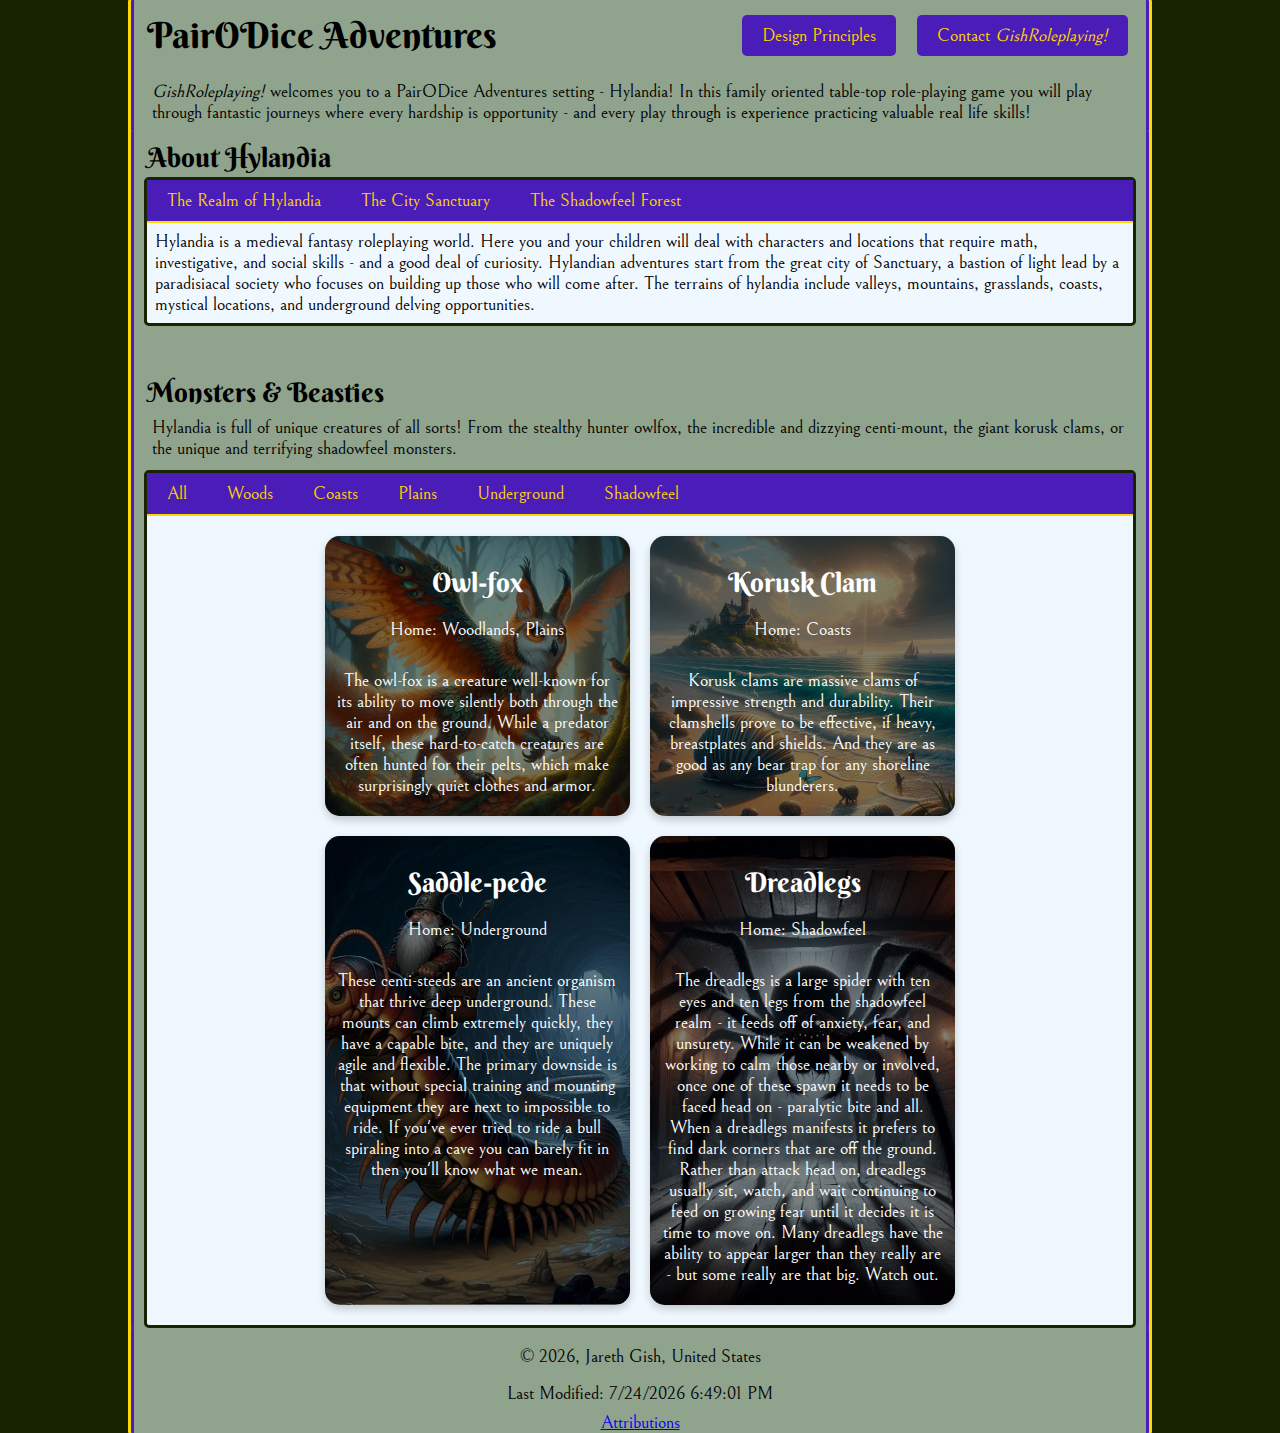
==== project/index.html @ a9c0e5ab "test" ====
<!doctype html>
<html lang="en-US">
<head>
    <meta charset="UTF-8">
    <meta name="viewport" content="width=device-width, initial-scale=1.0">
    <title>WDD 131 - Dynamic Web Fundamentals - Jareth Gish - Week 05 Project Site Plan Title</title>
    <meta name="description" content="WDD 131 - Dynamic Web Fundamentals - Jareth Gish - Class Project">
    <meta name="author" content="Jareth Gish">
    <link rel="stylesheet" href="styles/adventures2.css">

    <link rel="preconnect" href="https://fonts.googleapis.com">
    <link rel="preconnect" href="https://fonts.gstatic.com" crossorigin>
    <link href="https://fonts.googleapis.com/css2?family=Bellefair&family=Berkshire+Swash&display=swap" rel="stylesheet">

    <script src="scripts/adventures.js" defer></script>
</head>
<body>
        <header>
            <div class="special-border-div">
                <div class="header-flex">
                    <h1>PairODice Adventures</h1>
                    <div>
                        <a href="#" id="mobile-menu" href="#"></a>
                        <nav>
                            <ul class="nav-menu">
                                <li><a href="#" title="rules">Design Principles</a></li>
                                <li><a href="#" title="contact">Contact <i>GishRoleplaying!</i></a></li>
                            </ul>
                        </nav>
                    </div>
                </div>
    
                <div>
                    <p><i>GishRoleplaying!</i> welcomes you to a PairODice Adventures setting - Hylandia! In this family oriented table-top role-playing game you will play through fantastic journeys where every hardship is opportunity - and every play through is experience practicing valuable real life skills!</p>
                </div>
            </div>
        </header>
    
        <main>
            <div class="special-border-div">
                <div class="sizer">
                    <h2>About Hylandia</h2>
                    <div class="special-content-box">
                        <nav>
                            <ul>
                                <li><a href="#" title="hylandia">The Realm of Hylandia</a></li>
                                <li><a href="#" title="sanctuary">The City Sanctuary</a></li>
                                <li><a href="#" title="shadowfeel">The Shadowfeel Forest</a></li>
                            </ul>
                        </nav>
                        <p class="show-details" id="hylandia">Hylandia is a medieval fantasy roleplaying world. Here you and your children will deal with characters and locations that require math, investigative, and social skills - and a good deal of curiosity. Hylandian adventures start from the great city of Sanctuary, a bastion of light lead by a paradisiacal society who focuses on building up those who will come after. The terrains of hylandia include valleys, mountains, grasslands, coasts, mystical locations, and underground delving opportunities.</p>
                        <p class="hide-details" id="sanctuary">The City Sanctuary is the home base for our young adventurers - while many may have traveled to arrive here it is famed for it's academy, it's desire to enable bright futures for it's youth, and more. It houses several overarching factions - The Governors, the nurturers, the prophets, the people, the commandos, and the academy.</p>
                        <p class="hide-details" id="shadowfeel">Shadowfeel Forest is a mystical shadow realm where the negative habits, thought-patterns, and emotions of the living gather until they begin to gain form and power. Eventually creatures from across the shadow-veil gain the strength to enter the realm of the living. The purpose of the shadowfeel is to personify negativity so that we can learn to identify and account for how difficulty often affects us and others. You and your children will practice self-management, as well as uplifting others.</p>
                        
                    </div>
                </div>
    
                <div class="sizer">
                    <h2 class="spacer">Monsters & Beasties</h2>
                    <p>Hylandia is full of unique creatures of all sorts! From the stealthy hunter owlfox, the incredible and dizzying centi-mount, the giant korusk clams, or the unique and terrifying shadowfeel monsters.</p>
                    <div class="special-content-box">
                        <nav>
                            <ul>
                                <li><a href="#" title="all">All</a></li>
                                <li><a href="#" title="woodlands">Woods</a></li>
                                <li><a href="#" title="coastal">Coasts</a></li>
                                <li><a href="#" title="plains">Plains</a></li>
                                <li><a href="#" title="underground">Underground</a></li>
                                <li><a href="#" title="shadowfeel-habitat">Shadowfeel</a></li>
                            </ul>
                        </nav>
                        <div class="creature-card-container" id="creature-cards-container">
                            <p>Click any filter option to see some of the creatures of Hylandia!</p>
                        </div>
                        
                    </div>
                </div>
            </div>
        </main>
    
        <footer>
            <div class="special-border-div">
                <p>&copy; <span id="currentyear"></span>, Jareth Gish, United States</p>
                <p>Last Modified: <span id="lastmodified"></span></p>
                <a href="#" href="#">Attributions</a>
            </div>
        </footer>
<!--https://jcg-school.github.io/wdd131/project/index.html-->
</body>
</html>
---- project/styles/adventures2.css ----
:root {
    --heading-font: "Berkshire Swash", serif;
    --paragraph-font: "Bellefair", serif;

    --html-background-color: #182401;
    --general-text-color: #182401;
    --body-bg-color: #AEC3B0CC;

    --highlighted-bg-color: #240b92a4;
  
    --special-content-bg-color: aliceblue;
  
    --action-item-bg-color: #4b1db8;
    --action-text-color: #FFD700; /*previously #f8e008;*/
    
    --nav-hover-background-color: #230b92;
    --nav-hover-link-color: #ecb02d;
}

* {
    margin: 0;
    padding: 0;
    box-sizing: border-box;
}

html {
    background-color: var(--html-background-color);
}

body {
    margin-left: 0.5%;
    margin-right: 0.5%;

    font-family: var(--paragraph-font);
    font-weight: 400;
    font-style: normal;
    font-size: large;

    background-color: var(--body-bg-color);

    border-radius: 1px;
    border-style: solid;
    border-width:  3px;
    border-top: none;
    border-bottom: none;
    border-color: var(--action-text-color);
}

.special-border-div {
    padding-top: 10px;
    padding-left: 1%;
    padding-right: 1%;

    border-radius: 1px;
    border-style: solid;
    border-width:  3px;
    border-top: none;
    border-bottom: none;
    border-color: var(--action-item-bg-color);
}

.header-flex {
    display: flex;
    justify-content: space-between;
    align-items: center;
    padding-top: 3px;
    padding-bottom: 1rem;
}

nav {
    display: flex;
    text-align: right;
    justify-content: space-around;
    flex-wrap: wrap;
}

nav ul {
    list-style-type: none;
    padding: 0;
    margin: 0;
    display: flex;
    flex-wrap: wrap;
}

nav ul li {
    display: inline;
}

nav ul li a {
    font-size: large;
    /*make like a button*/
    text-decoration: none;
    cursor: pointer;
    text-align: center;
    display: inline-block;
    background-color: var(--action-item-bg-color);
    padding: 10px 20px;
    color:var(--action-text-color);
    border-radius: 5px;
}

nav ul li a:hover {
    background-color: var(--nav-hover-background-color);
    color: var(--nav-hover-link-color);
} 

h1, h2, h3 {
    font-family:  var(--heading-font);
    font-weight: 400;
    font-style: normal;
    margin-left: 3px;
  }

 p {
    padding: 0.5rem;
  }

 img {
    margin-bottom: 0.5rem;
    width: 100%;
    height: auto;
 }

footer {
    text-align: center;
}

.sizer {
    min-width: 100%;
}

.special-content-box {
    margin-top: 3px;
    background-color: var(--special-content-bg-color);
    border-width: 3px;
    border-style: solid;
    border-color: var(--html-background-color);
    border-radius: 5px;
    min-width: 100%;
}

.special-content-box nav {
    justify-content: start;
    text-align: left;
    width: 100%;
    background-color: var(--action-item-bg-color);

    border-radius: 1px;
    border-style: solid;
    border-width:  2px;
    border-top: none;
    border-left: none;
    border-right: none;
    border-color: var(--action-text-color);
}

.special-content-box nav ul {
    display: flex;
    justify-content: space-around;
}

.special-content-box nav ul li {
    padding-right: 0;
}

.hide-details {
    display: none;
}

.show-details {
    display: block;
}

.spacer {
    margin-top: 5%;
}

#mobile-menu {
    text-decoration: none;
    text-align: right;

    border-style: solid;
    border-width:  2px;
    border-top: none;
    border-right: none;
    border-left: none;
    border-color: var(--action-text-color);
}

.nav-menu {
    display: none;
}

#mobile-menu::before {
    content: "≡";
    display: block;
    padding: 10px 15px;
    text-decoration: none;
    color:var(--action-text-color);
    background-color: var(--action-item-bg-color);
    border-radius: 5px;
}

.header-flex nav {
    color:var(--action-text-color);
    background-color: var(--action-item-bg-color);
    border-radius: 5px;
}

.show {
    display: flex;
    flex-direction: column;
}

#mobile-menu.show::before {
    content: "X";
}

.creature-card-container {
    display: flex;
    flex-wrap: wrap;
    justify-content: center;
    gap: 20px;
    padding: 20px;
  }
  
  .creature-card {
    background-size: cover;
    background-position: center;
    position: relative;
    width: 100%;
    padding: 15px;
    border-radius: 15px;
    overflow: hidden;
    box-shadow: 0 4px 8px rgba(0, 0, 0, 0.2); 
  }
  
  .creature-card::before {
    content: "";
    position: absolute;
    top: 0;
    left: 0;
    width: 100%;
    height: 100%;
    background-color: rgba(0, 0, 0, 0.5); 
    z-index: 1; 
  }
  
  .creature-card h3,
  .creature-card p {
    position: relative;
    z-index: 2; 
    margin: 0;
    padding: 10px;
    color: #fff;
    text-align: center;
  }
  
  .creature-card h3 {
    margin-top: 10px;
    font-size: 1.1em;
  }
  
  .creature-card p {
    font-size: 0.85em;
    margin-bottom: 10px;
  }

@media (min-width: 64rem) {

    body {
        margin-left: 10%;
        margin-right: 10%;
    }
    #mobile-menu {
        display: none;
    }
    .nav-menu {
        display: block;
    }

    .header-flex nav {
        background: rgba(0, 0, 0, 0);
    }

    .nav-menu li {
        margin: 0.5rem;
        background-color: var(--action-item-bg-color);
    }

    .creature-card {
        flex-basis: calc(33.33% - 10px);
        max-width: calc(33.33% - 10px); 
        padding: 0;
      }
    
    .creature-card h3 {
        font-size: 1.5em;
        margin-top: 20px;
      }
    
    .creature-card p {
        font-size: 1em;
      }
}
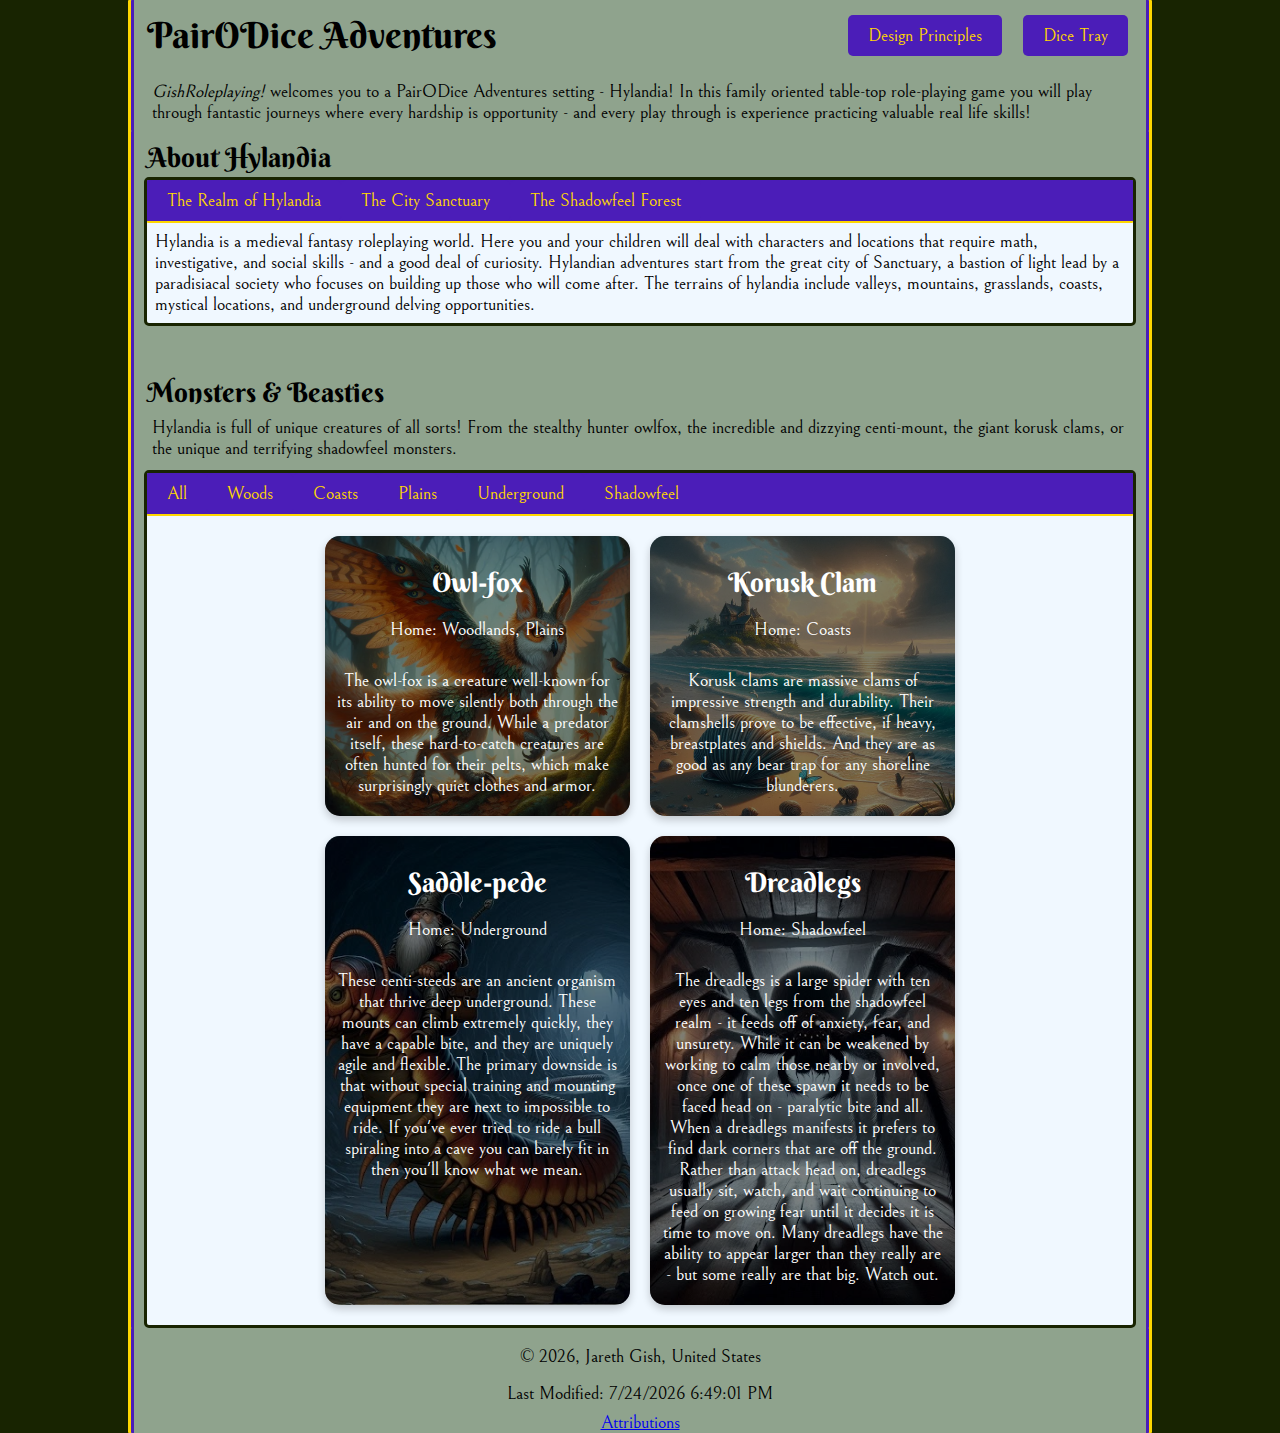
==== commit 197e85ac: "navigation sites" ====
--- a/project/index.html
+++ b/project/index.html
@@ -24,7 +24,7 @@
                         <nav>
                             <ul class="nav-menu">
                                 <li><a href="#" title="rules">Design Principles</a></li>
-                                <li><a href="#" title="contact">Contact <i>GishRoleplaying!</i></a></li>
+                                <li><a href="#" title="contact">Dice Tray</a></li>
                             </ul>
                         </nav>
                     </div>
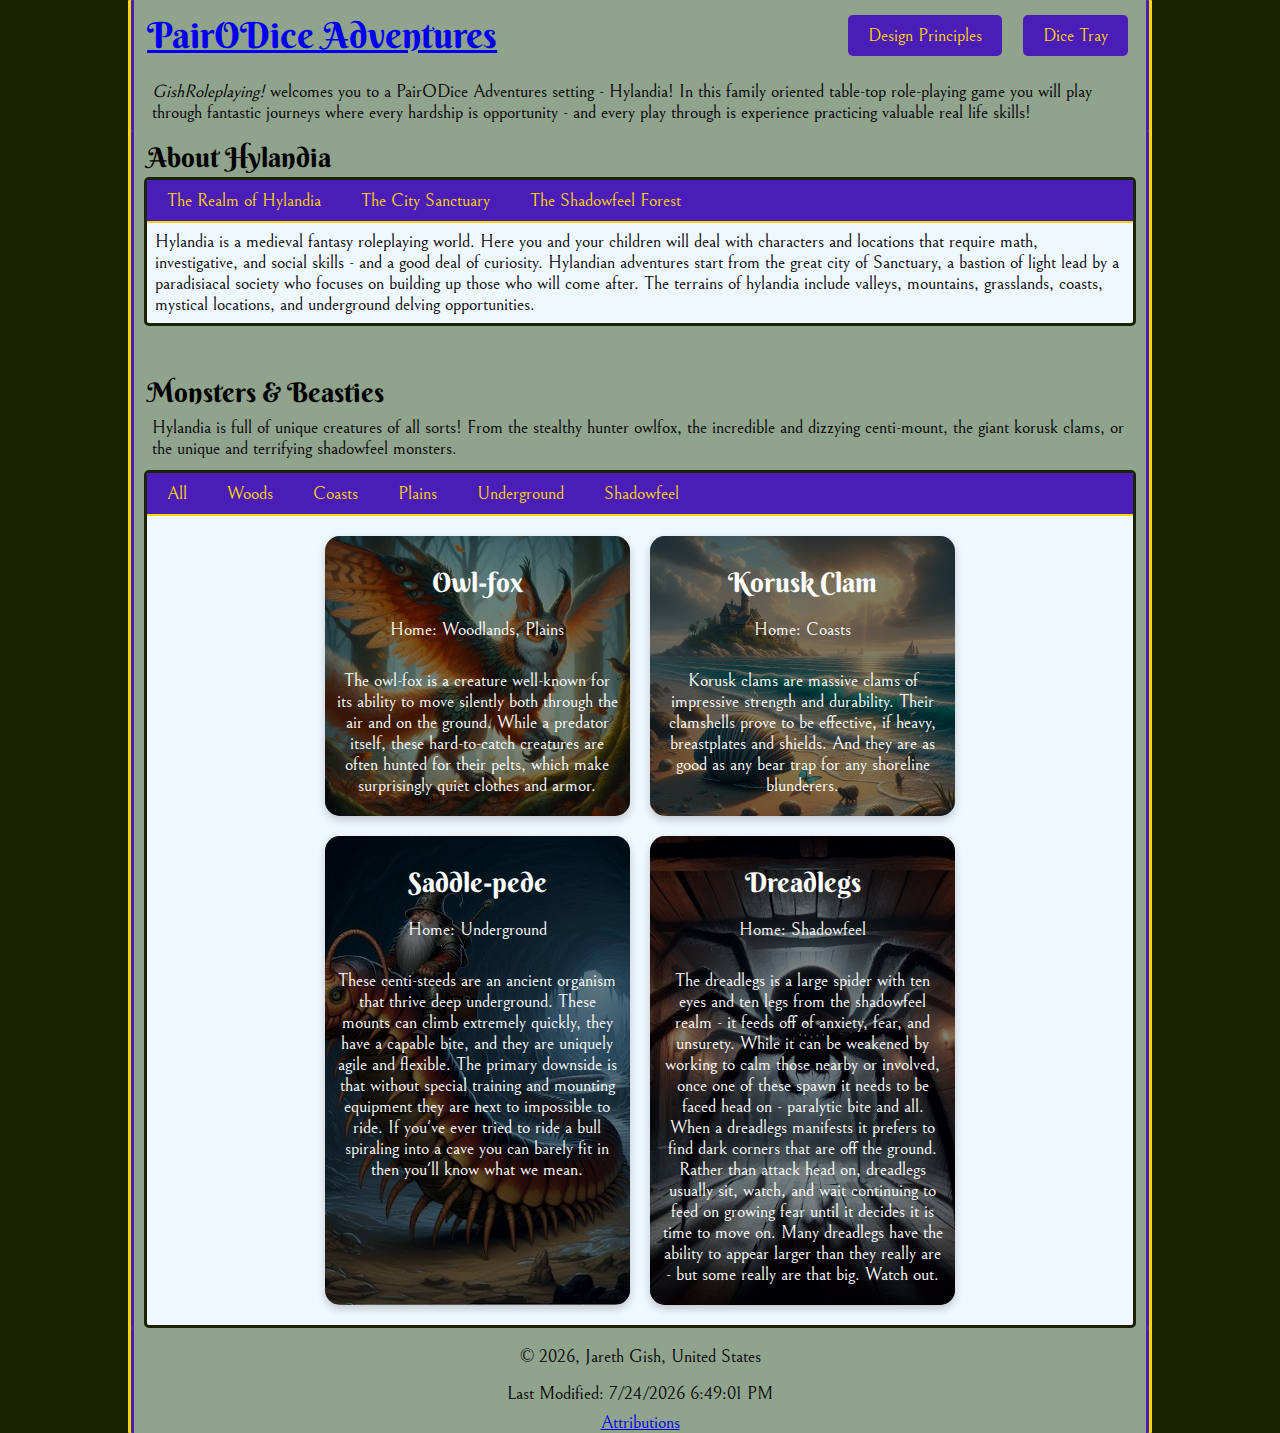
==== commit 2dd0c2ed: "pages" ====
--- a/project/index.html
+++ b/project/index.html
@@ -3,28 +3,26 @@
 <head>
     <meta charset="UTF-8">
     <meta name="viewport" content="width=device-width, initial-scale=1.0">
-    <title>WDD 131 - Dynamic Web Fundamentals - Jareth Gish - Week 05 Project Site Plan Title</title>
-    <meta name="description" content="WDD 131 - Dynamic Web Fundamentals - Jareth Gish - Class Project">
+    <title>WDD 131 - Dynamic Web Fundamentals - Jareth Gish - PairODice Adventures Home</title>
+    <meta name="description" content="WDD 131 - Dynamic Web Fundamentals - Jareth Gish - PairODice Adventures Home">
     <meta name="author" content="Jareth Gish">
     <link rel="stylesheet" href="styles/adventures2.css">
-
     <link rel="preconnect" href="https://fonts.googleapis.com">
     <link rel="preconnect" href="https://fonts.gstatic.com" crossorigin>
     <link href="https://fonts.googleapis.com/css2?family=Bellefair&family=Berkshire+Swash&display=swap" rel="stylesheet">
-
     <script src="scripts/adventures.js" defer></script>
 </head>
 <body>
         <header>
             <div class="special-border-div">
                 <div class="header-flex">
-                    <h1>PairODice Adventures</h1>
+                    <h1><a href="index.html">PairODice Adventures</a></h1>
                     <div>
                         <a href="#" id="mobile-menu" href="#"></a>
                         <nav>
                             <ul class="nav-menu">
-                                <li><a href="#" title="rules">Design Principles</a></li>
-                                <li><a href="#" title="contact">Dice Tray</a></li>
+                                <li><a href="designprinciples.html" title="rules">Design Principles</a></li>
+                                <li><a href="dicetray.html" title="dice">Dice Tray</a></li>
                             </ul>
                         </nav>
                     </div>
@@ -82,7 +80,7 @@
             <div class="special-border-div">
                 <p>&copy; <span id="currentyear"></span>, Jareth Gish, United States</p>
                 <p>Last Modified: <span id="lastmodified"></span></p>
-                <a href="#" href="#">Attributions</a>
+                <a href="attributions.html">Attributions</a>
             </div>
         </footer>
 <!--https://jcg-school.github.io/wdd131/project/index.html-->
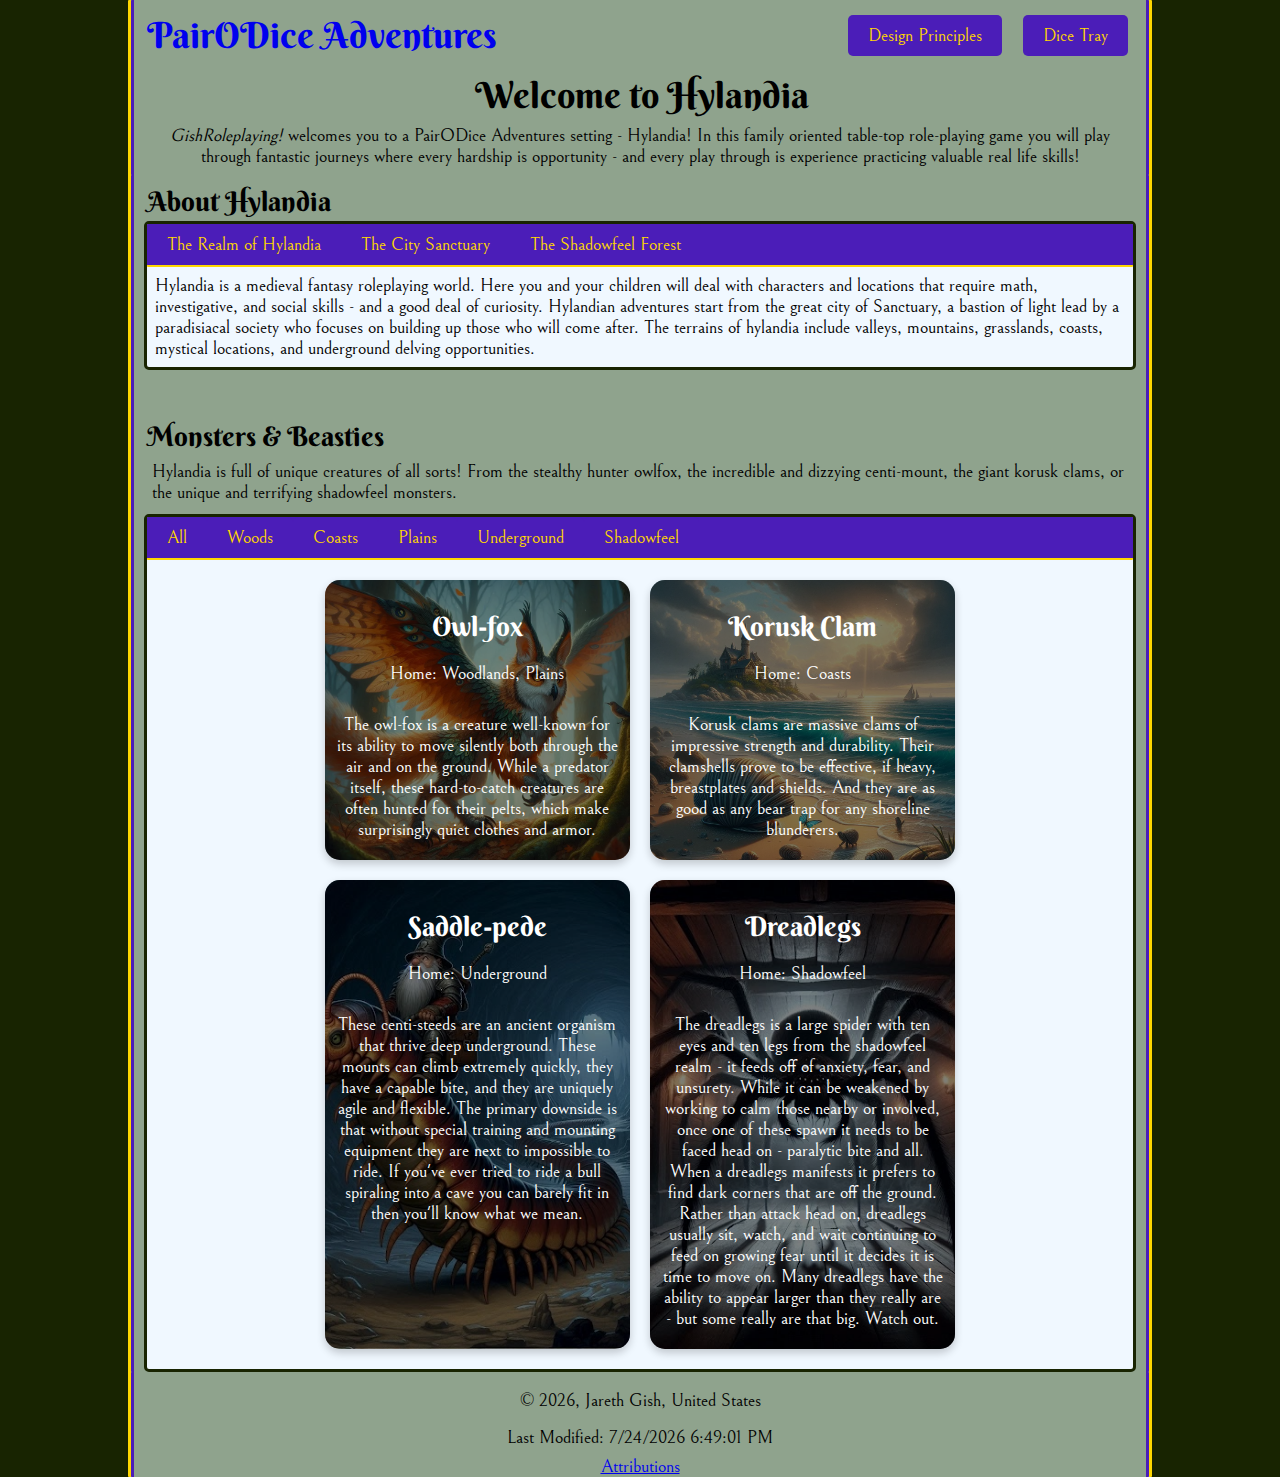
==== commit 354e4993: "intro-div styling" ====
--- a/project/index.html
+++ b/project/index.html
@@ -28,7 +28,8 @@
                     </div>
                 </div>
     
-                <div>
+                <div class="intro-div">
+                    <h1>Welcome to Hylandia</h1>
                     <p><i>GishRoleplaying!</i> welcomes you to a PairODice Adventures setting - Hylandia! In this family oriented table-top role-playing game you will play through fantastic journeys where every hardship is opportunity - and every play through is experience practicing valuable real life skills!</p>
                 </div>
             </div>
--- a/project/styles/adventures2.css
+++ b/project/styles/adventures2.css
@@ -103,6 +103,18 @@
     background-color: var(--nav-hover-background-color);
     color: var(--nav-hover-link-color);
 } 
+
+h1 a {
+    text-decoration: none;
+}
+
+h1 a:visited {
+    color: var(--general-text-color);
+}
+
+.intro-div {
+    text-align: center;
+}
 
 h1, h2, h3 {
     font-family:  var(--heading-font);
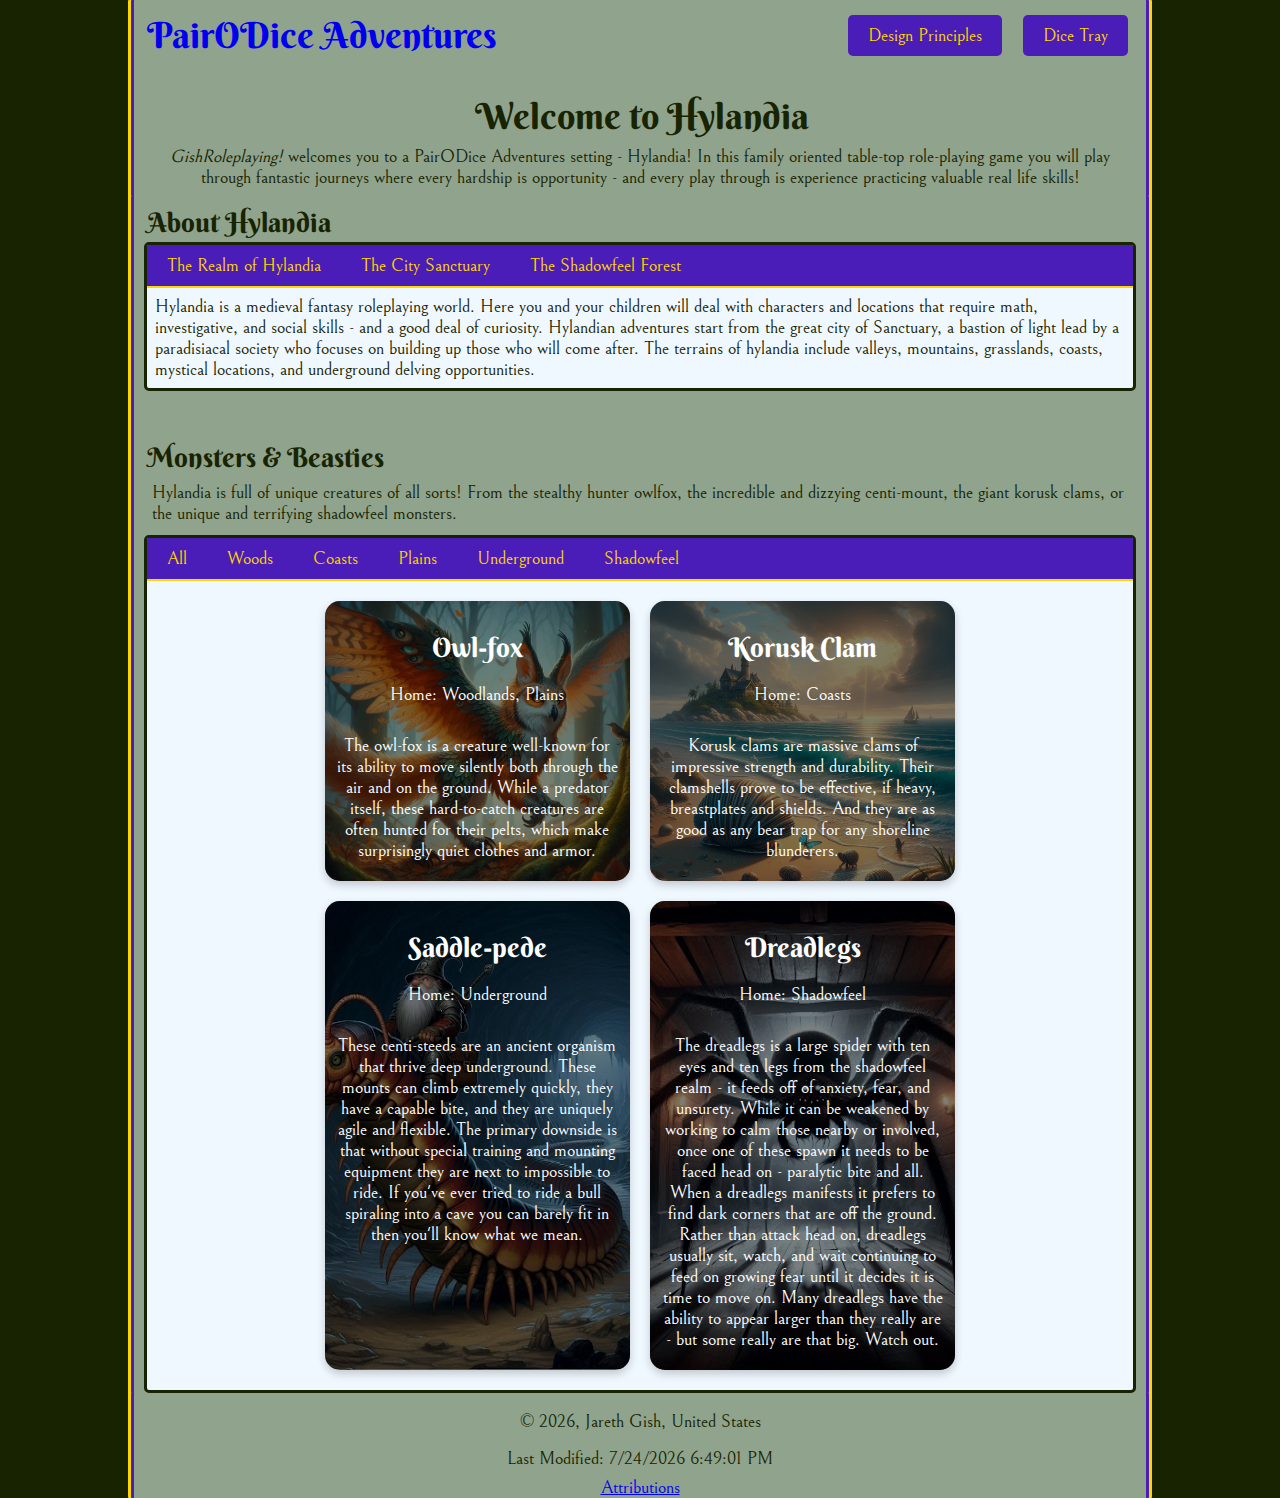
==== commit e1adbffd: "br test" ====
--- a/project/index.html
+++ b/project/index.html
@@ -27,7 +27,7 @@
                         </nav>
                     </div>
                 </div>
-    
+                <br>
                 <div class="intro-div">
                     <h1>Welcome to Hylandia</h1>
                     <p><i>GishRoleplaying!</i> welcomes you to a PairODice Adventures setting - Hylandia! In this family oriented table-top role-playing game you will play through fantastic journeys where every hardship is opportunity - and every play through is experience practicing valuable real life skills!</p>
--- a/project/styles/adventures2.css
+++ b/project/styles/adventures2.css
@@ -35,6 +35,7 @@
     font-weight: 400;
     font-style: normal;
     font-size: large;
+    color: var(--general-text-color);
 
     background-color: var(--body-bg-color);
 
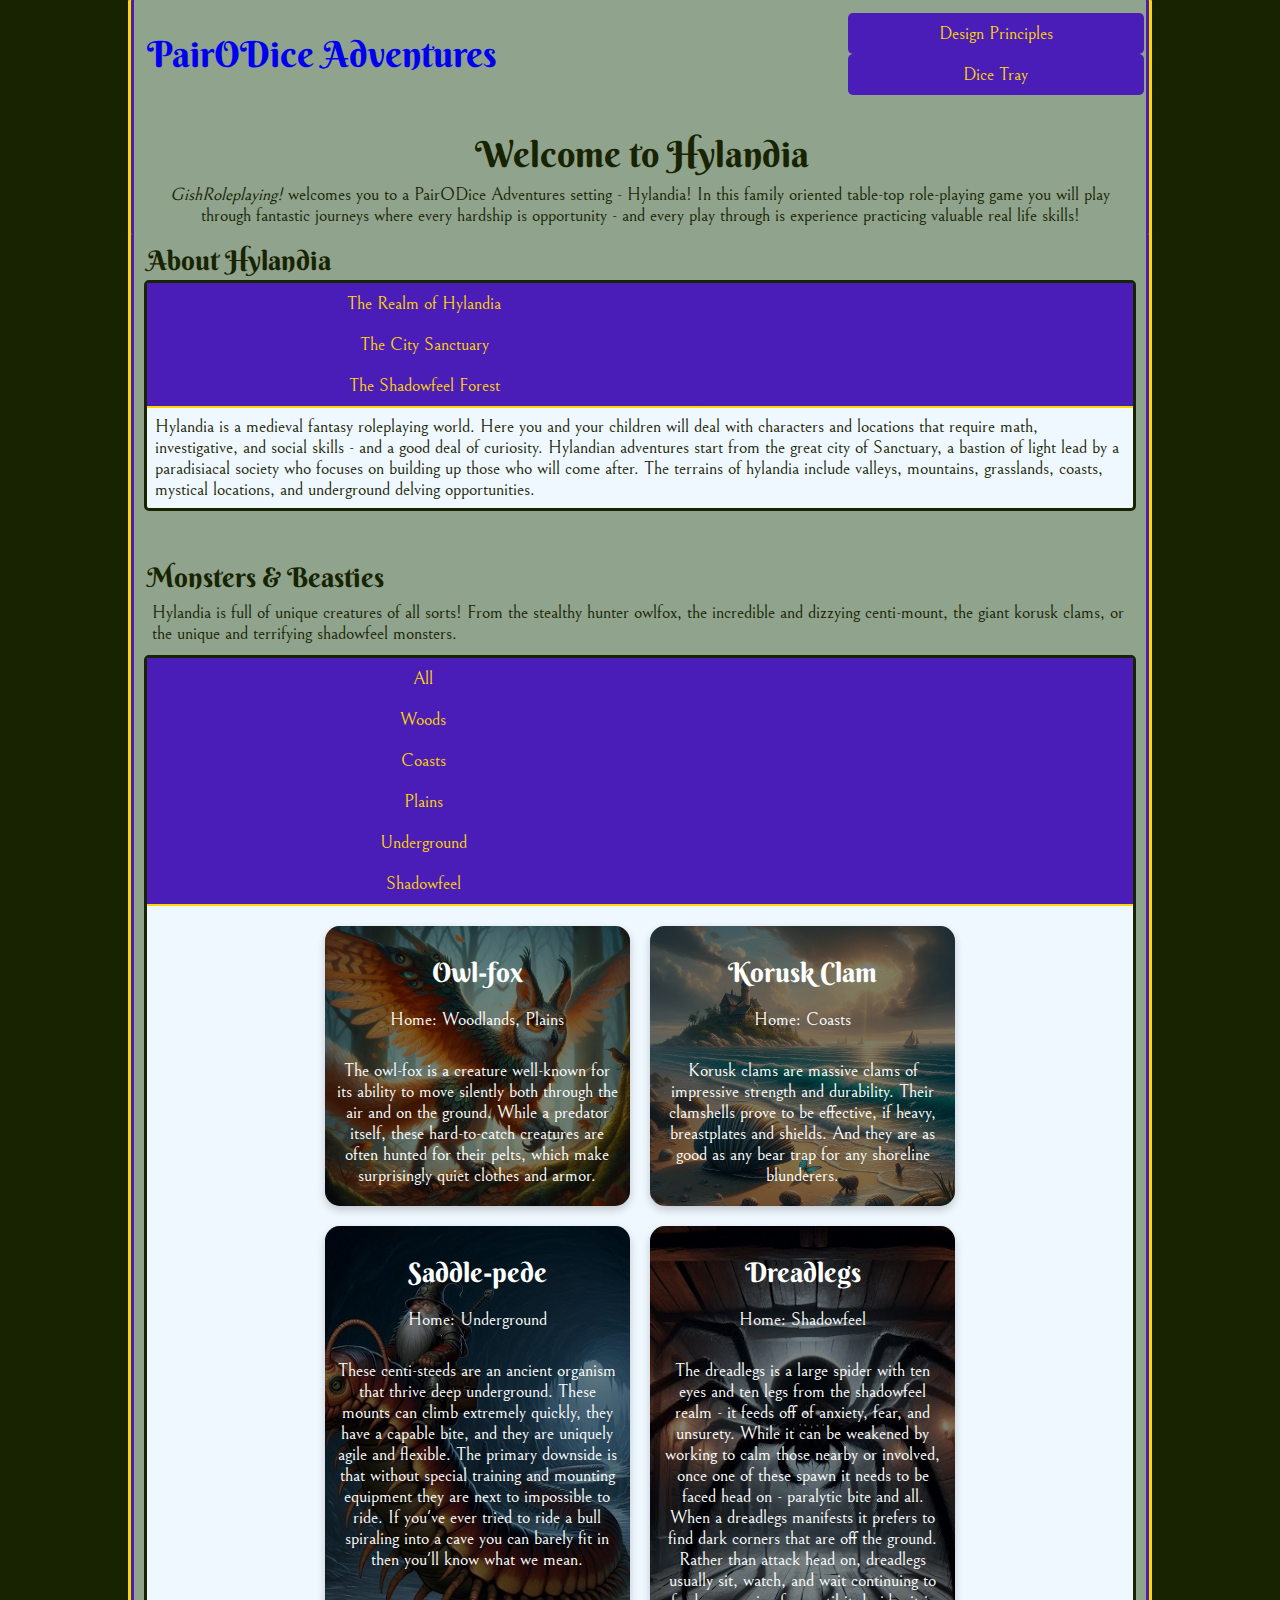
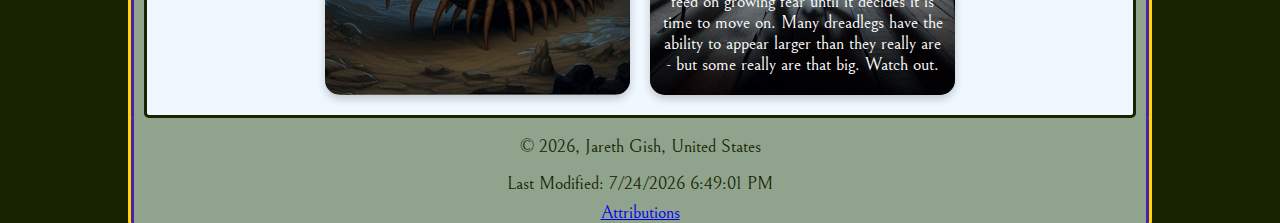
==== commit 64658733: "removing duplicated href==""" ====
--- a/project/index.html
+++ b/project/index.html
@@ -18,7 +18,7 @@
                 <div class="header-flex">
                     <h1><a href="index.html">PairODice Adventures</a></h1>
                     <div>
-                        <a href="#" id="mobile-menu" href="#"></a>
+                        <a href="#" id="mobile-menu"></a>
                         <nav>
                             <ul class="nav-menu">
                                 <li><a href="designprinciples.html" title="rules">Design Principles</a></li>
--- a/project/styles/adventures2.css
+++ b/project/styles/adventures2.css
@@ -85,6 +85,7 @@
 
 nav ul li {
     display: inline;
+    min-width: 100%;
 }
 
 nav ul li a {
@@ -98,6 +99,7 @@
     padding: 10px 20px;
     color:var(--action-text-color);
     border-radius: 5px;
+    min-width: 100%;
 }
 
 nav ul li a:hover {
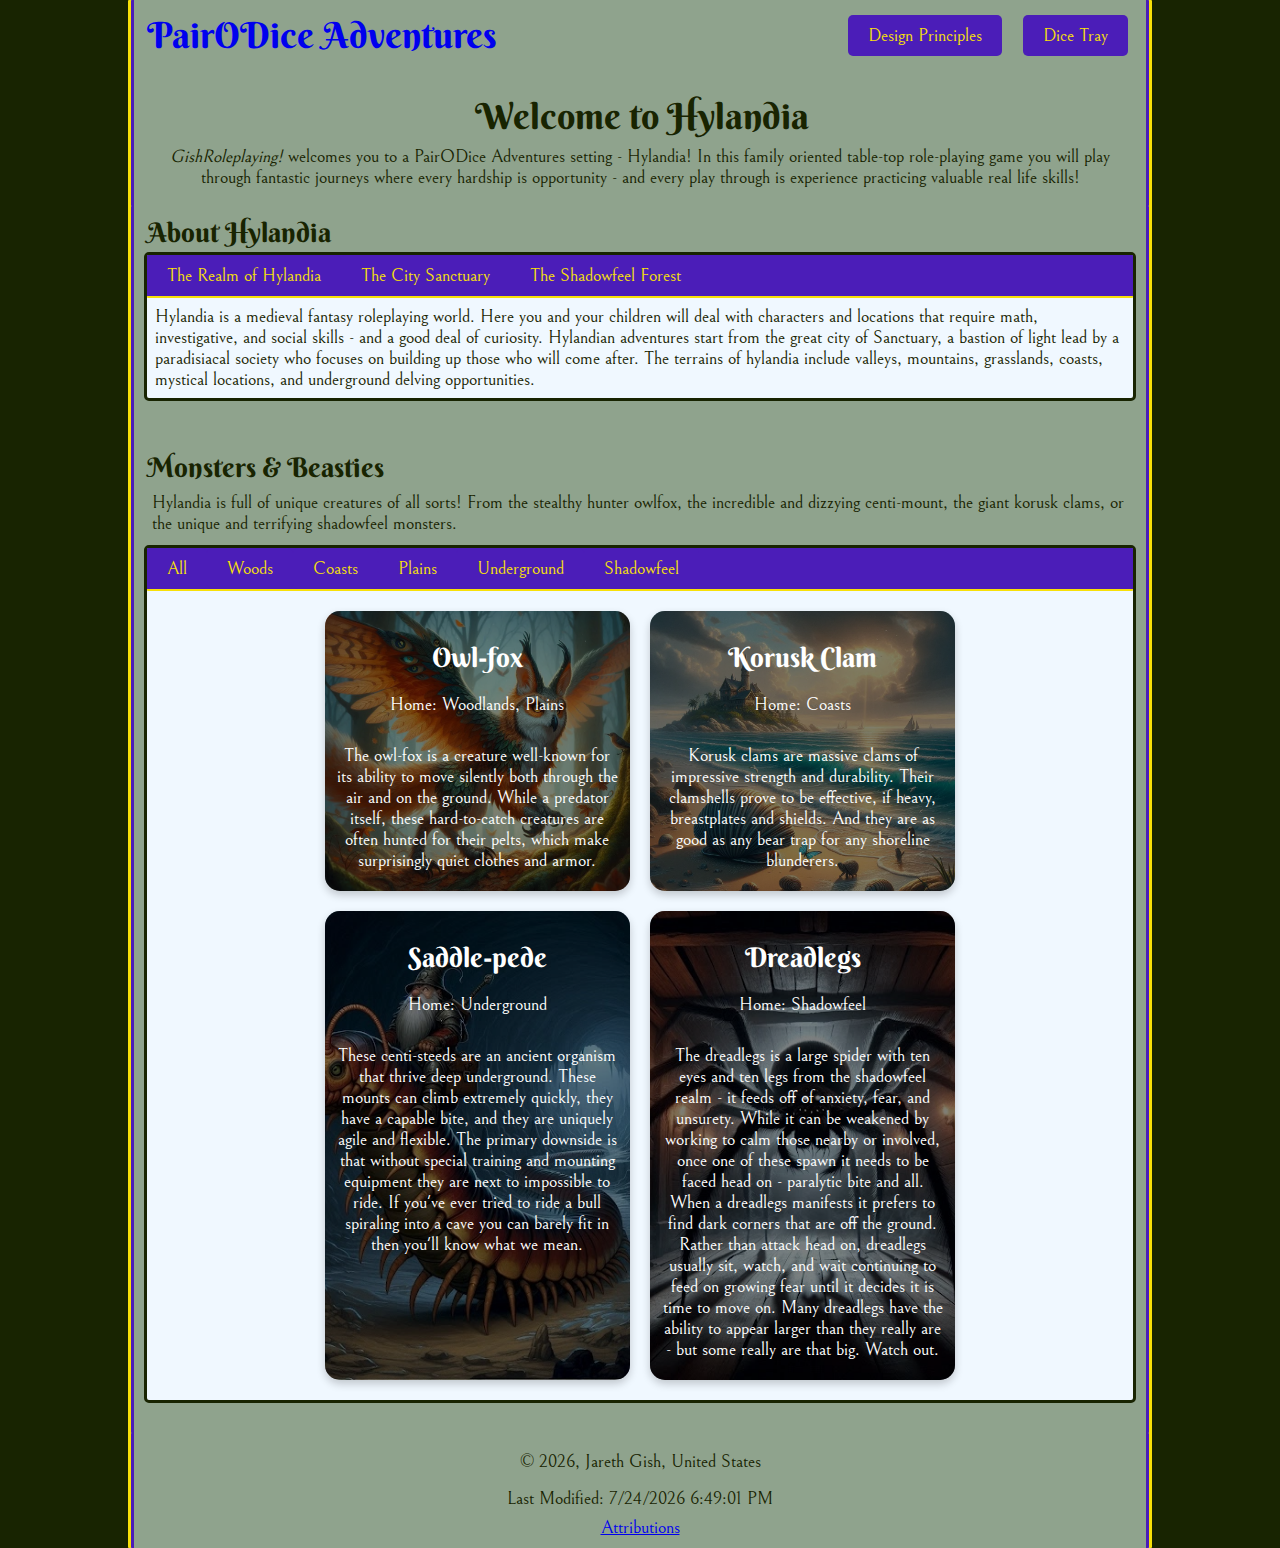
==== commit 0c43516c: "link edit" ====
--- a/project/index.html
+++ b/project/index.html
@@ -81,7 +81,7 @@
             <div class="special-border-div">
                 <p>&copy; <span id="currentyear"></span>, Jareth Gish, United States</p>
                 <p>Last Modified: <span id="lastmodified"></span></p>
-                <a href="attributions.html">Attributions</a>
+                <a href="attributions.html" id="attributions">Attributions</a>
             </div>
         </footer>
 <!--https://jcg-school.github.io/wdd131/project/index.html-->
--- a/project/styles/adventures2.css
+++ b/project/styles/adventures2.css
@@ -11,7 +11,7 @@
     --special-content-bg-color: aliceblue;
   
     --action-item-bg-color: #4b1db8;
-    --action-text-color: #FFD700; /*previously #f8e008;*/
+    --action-text-color: #f8e008; /*previously #FFD700;*/
     
     --nav-hover-background-color: #230b92;
     --nav-hover-link-color: #ecb02d;
@@ -47,10 +47,15 @@
     border-color: var(--action-text-color);
 }
 
+#attributions:visited {
+    color: var(--general-text-color);
+}
+
 .special-border-div {
     padding-top: 10px;
     padding-left: 1%;
     padding-right: 1%;
+    padding-bottom: 10px;
 
     border-radius: 1px;
     border-style: solid;
@@ -81,6 +86,60 @@
     margin: 0;
     display: flex;
     flex-wrap: wrap;
+}
+
+.padded {
+    padding: 20px;
+}
+
+.padded ul {
+    padding: 30px;
+}
+
+.flexy {
+    display: flex;
+    justify-content: center;
+    align-items: center;
+}
+
+.column-flexy {
+    display: flex;
+    justify-content: center;
+    align-items: center;
+    flex-direction: column;
+}
+
+.column-flexy button {
+    margin-top: 20px;
+    background-color: var(--action-item-bg-color);
+    color: var(--action-text-color);
+    border: none;
+    border-radius: 5px;
+    font-size: 16px;
+    cursor: pointer;
+    padding: 15px
+}
+
+form {
+    padding: 20px;
+}
+
+#rollCount {
+    padding-bottom: 20px
+}
+
+.column-flexy button:hover:active {
+    background-color: var(--nav-hover-background-color);
+    color: var(--nav-hover-link-color);
+}
+
+table tr {
+    padding-top: 3px;
+    padding-bottom: 3px;
+}
+th {
+    font-weight: 400;
+    text-align: end;
 }
 
 nav ul li {
@@ -152,6 +211,7 @@
     border-color: var(--html-background-color);
     border-radius: 5px;
     min-width: 100%;
+    margin-bottom: 20px;
 }
 
 .special-content-box nav {
@@ -281,6 +341,15 @@
     margin-bottom: 10px;
   }
 
+  /*dice tray styling*/
+.result {
+    margin-top: 20px;
+}
+.stat-input {
+    width: 50px;
+    margin-right: 10px;
+}
+
 @media (min-width: 64rem) {
 
     body {
@@ -301,6 +370,14 @@
     .nav-menu li {
         margin: 0.5rem;
         background-color: var(--action-item-bg-color);
+    }
+
+    nav ul li {
+        min-width: 1%;
+    }
+    
+    nav ul li a {
+        min-width: 1%;
     }
 
     .creature-card {
